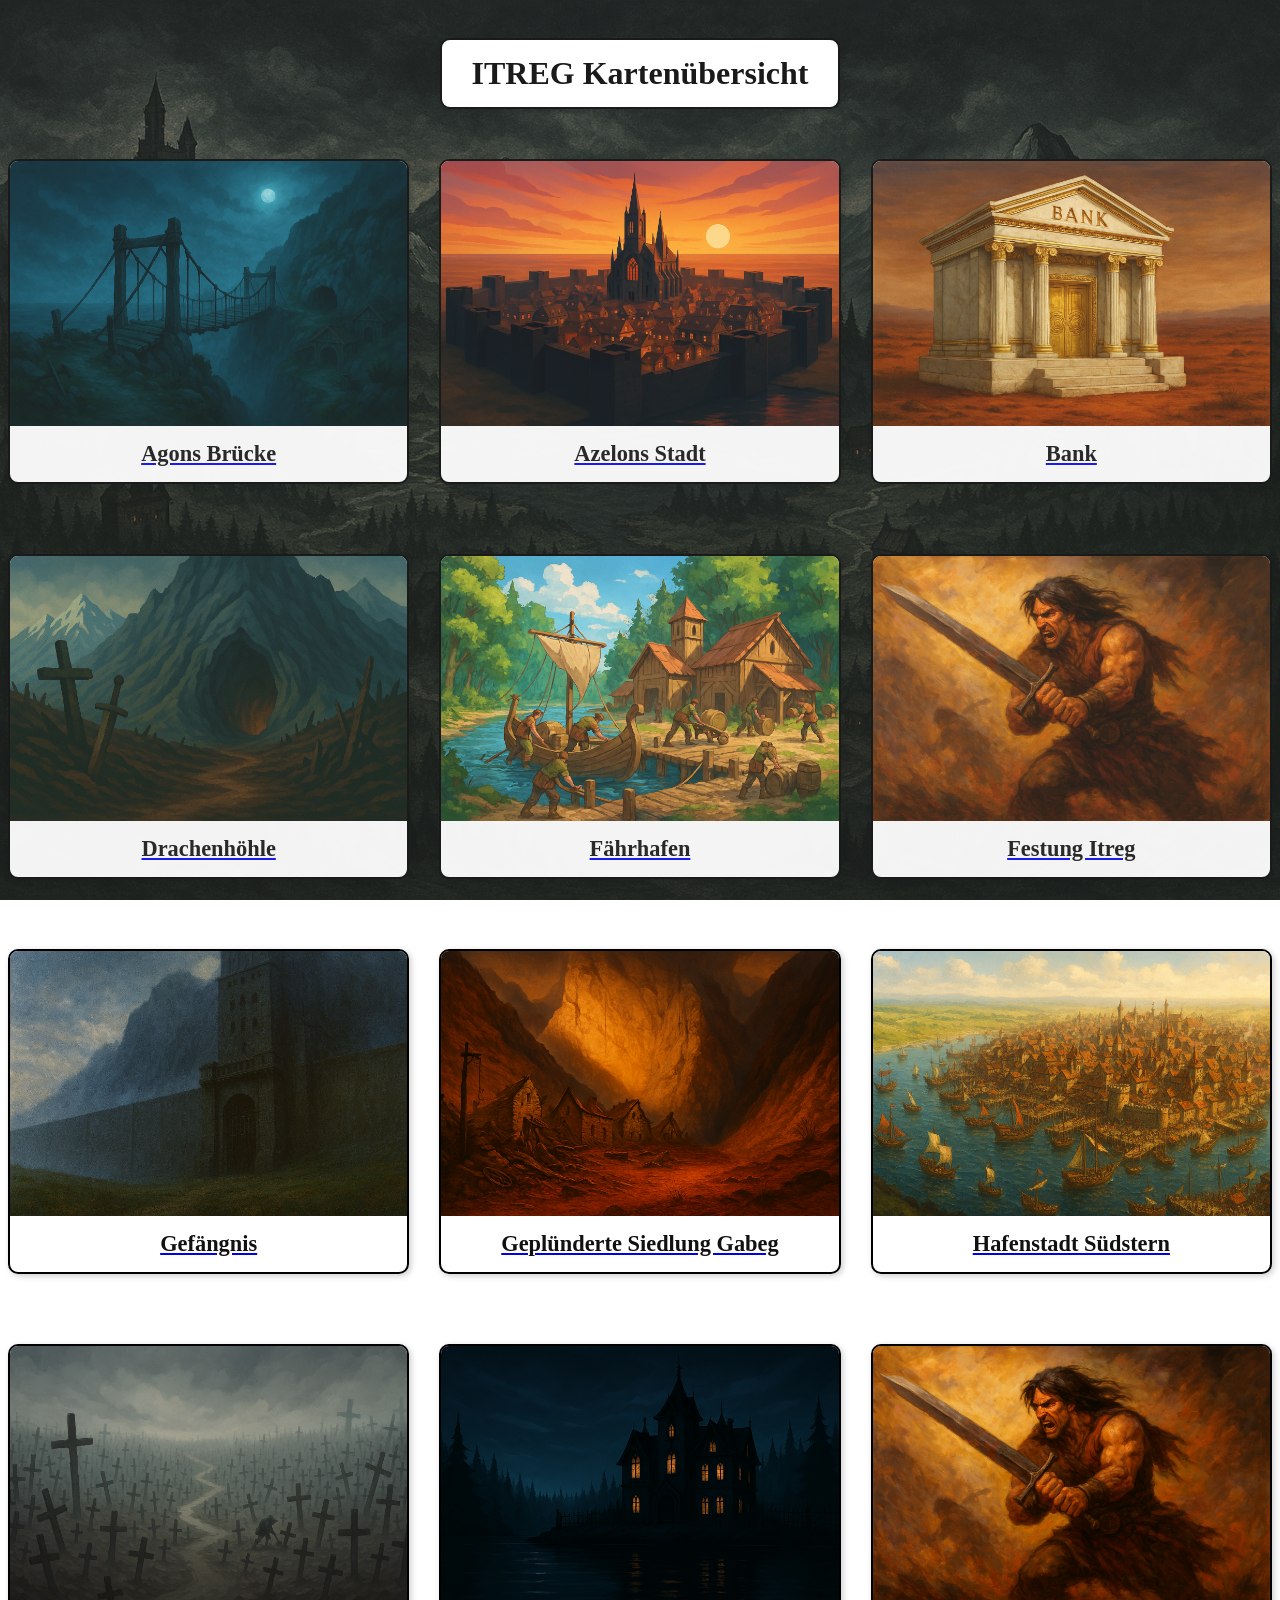
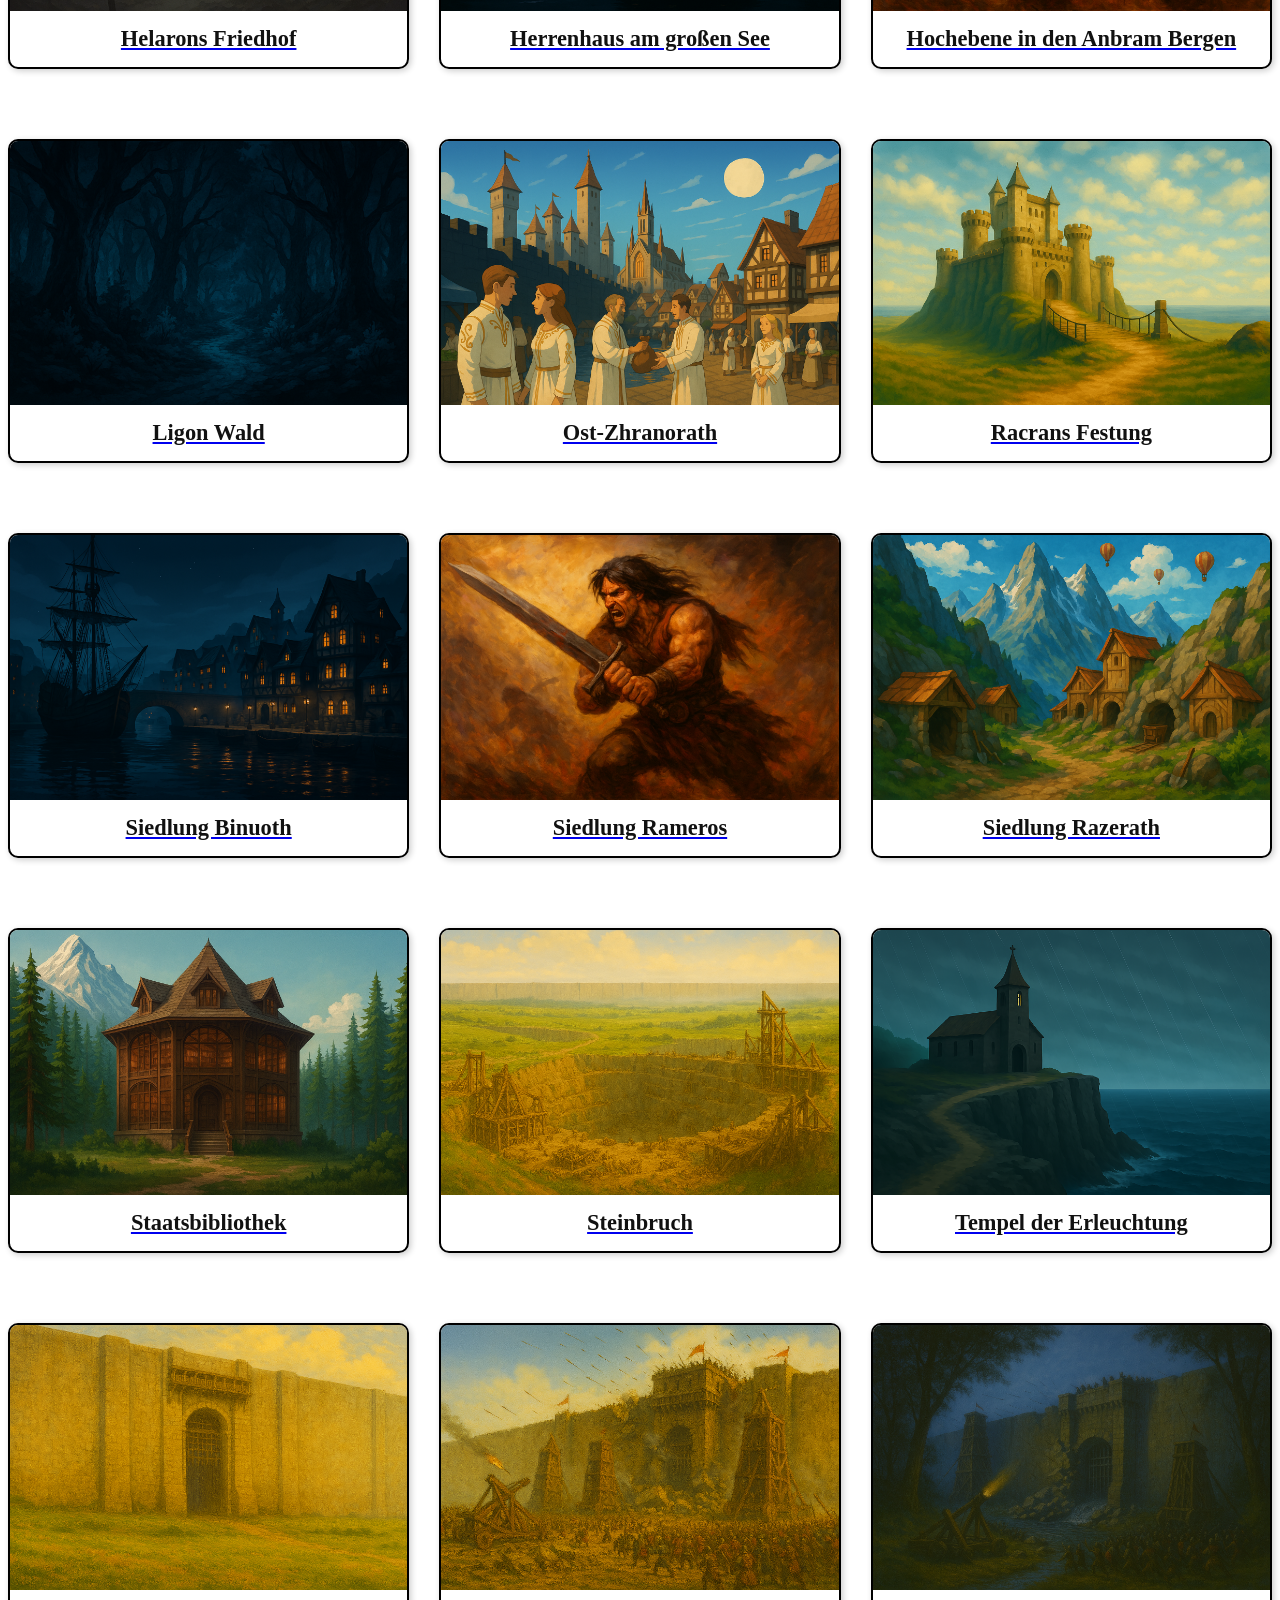
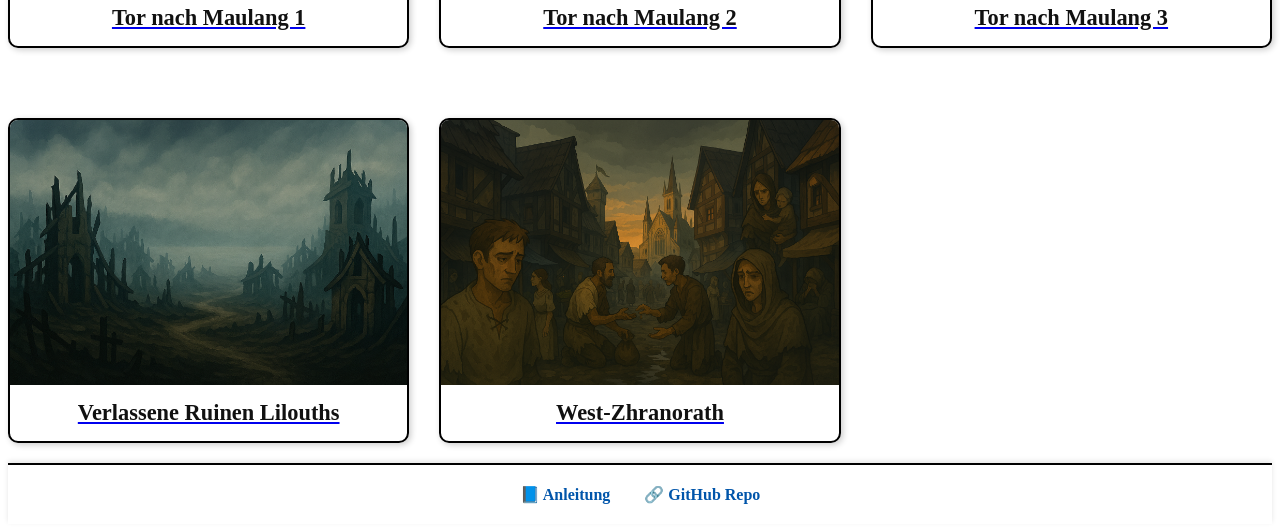
==== index.html @ 0d7086a9 "init" ====
<!DOCTYPE html>
<html>
<head>
  <title>Card Database</title>
  <link rel="stylesheet" href="css/overview.css">
  <meta charset="UTF-8">
</head>
<body>
    <div class="overlay"></div>
    <div class="headline-wrapper">
        <h1>ITREG Kartenübersicht</h1>
    </div>
    <div id="card_grid"></div>

<script>
  async function loadCards() {
    const response = await fetch("cards.json");
    const cards = await response.json();

    // Sortiere Karten alphabetisch nach Titel
    cards.sort((a, b) => a.title.localeCompare(b.title, 'de', { sensitivity: 'base' }));

    const grid = document.getElementById("card_grid");

    cards.forEach(card => {
      const cardDiv = document.createElement("div");
      cardDiv.className = "card";

      const img = document.createElement("img");
      img.src = card.overviewImage  || "images/backup.png";
      img.alt = card.title;
      img.onerror = () => {
        img.src = "images/backup.png";
      };

      const title = document.createElement("h2");
      title.innerText = card.title;

      cardDiv.appendChild(img);
      cardDiv.appendChild(title);

      const link = document.createElement("a");
      link.href = `card_view.html?id=${card.id}`;
      link.appendChild(cardDiv);

      grid.appendChild(link);
    });
  }

  loadCards();
</script>
  
  <footer class="footer-bar">
    <div class="footer-content">
      <a href="instructions/Anleitung.html">📘 Anleitung</a>
      <a href="https://github.com/ManeshLJ/WBL-ITREG" target="_blank">🔗 GitHub Repo</a>
    </div>
  </footer>
</body>
</html>
---- css/overview.css ----
body {
  background-image: url("../images/spielfeld.png"); /* dein Bildpfad */
  background-attachment: fixed;
  background-size: cover;
  background-position: center;
  background-repeat: no-repeat;
}

h1 {
  text-align: center;
  background-color: white;
  color: black;
  padding: 15px 30px;
  border: 2px solid black;
  border-radius: 10px;
  display: inline-block;
  margin: 30px auto;
  box-shadow: 2px 2px 6px rgba(0,0,0,0.2);
}

.headline-wrapper {
  text-align: center;
}

#card_grid {
  display: grid;
  grid-template-columns: repeat(3, 1fr);
  grid-gap: 30px;
}

.card {
  background-color: rgba(255, 255, 255, 0.95);
  border: 2px solid #000;
  border-radius: 10px;
  overflow: hidden;
  box-shadow: 2px 2px 6px rgba(0,0,0,0.2);
  transition: transform 0.2s ease, box-shadow 0.2s ease;
  max-width: 400px;
  margin: 20px auto;
  text-align: center;
}

.card img {
  width: 100%;
  aspect-ratio: 3 / 2; /* Querformat */
  object-fit: cover;
  display: block;
}

.card h2 {
  font-size: 1.4rem;
  margin: 15px 0;
  padding: 0 10px;
  color: #111;
}

.overlay {
  position: fixed;
  top: 0;
  left: 0;
  width: 100%;
  height: 100%;
  background: rgba(255,255,255,0.1); /* oder dunkler: rgba(0,0,0,0.2) */
  pointer-events: none;
  z-index: 0;
}

.footer-bar {
  background-color: white;
  padding: 20px 0;
  position: relative;
  bottom: 0;
  width: 100%;
  box-shadow: 0 -2px 5px rgba(0,0,0,0.1);
  border-top: 2px solid black; /* ← Das ist der schwarze Rand */
}

.footer-content {
  text-align: center;
  font-size: 1rem;
}

.footer-content a {
  margin: 0 15px;
  text-decoration: none;
  color: #0055aa;
  font-weight: bold;
}

.footer-content a:hover {
  text-decoration: underline;
}
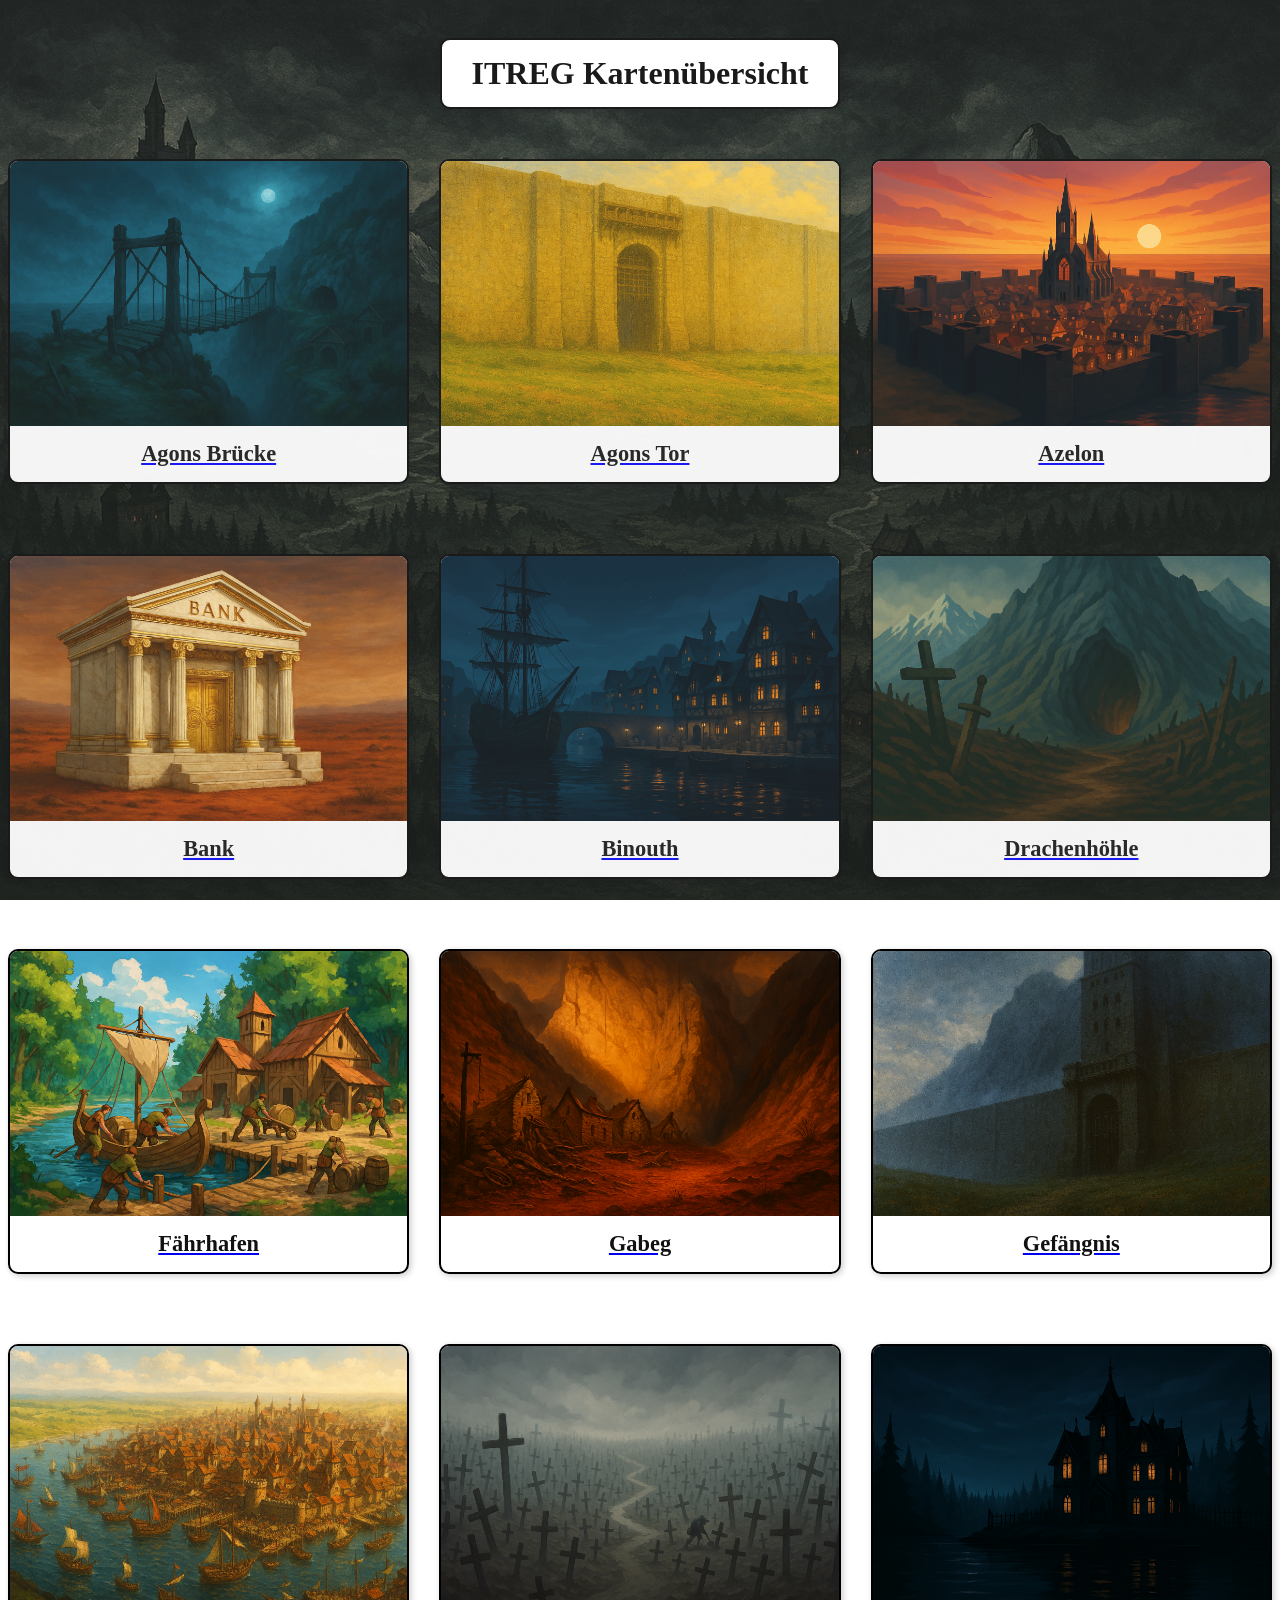
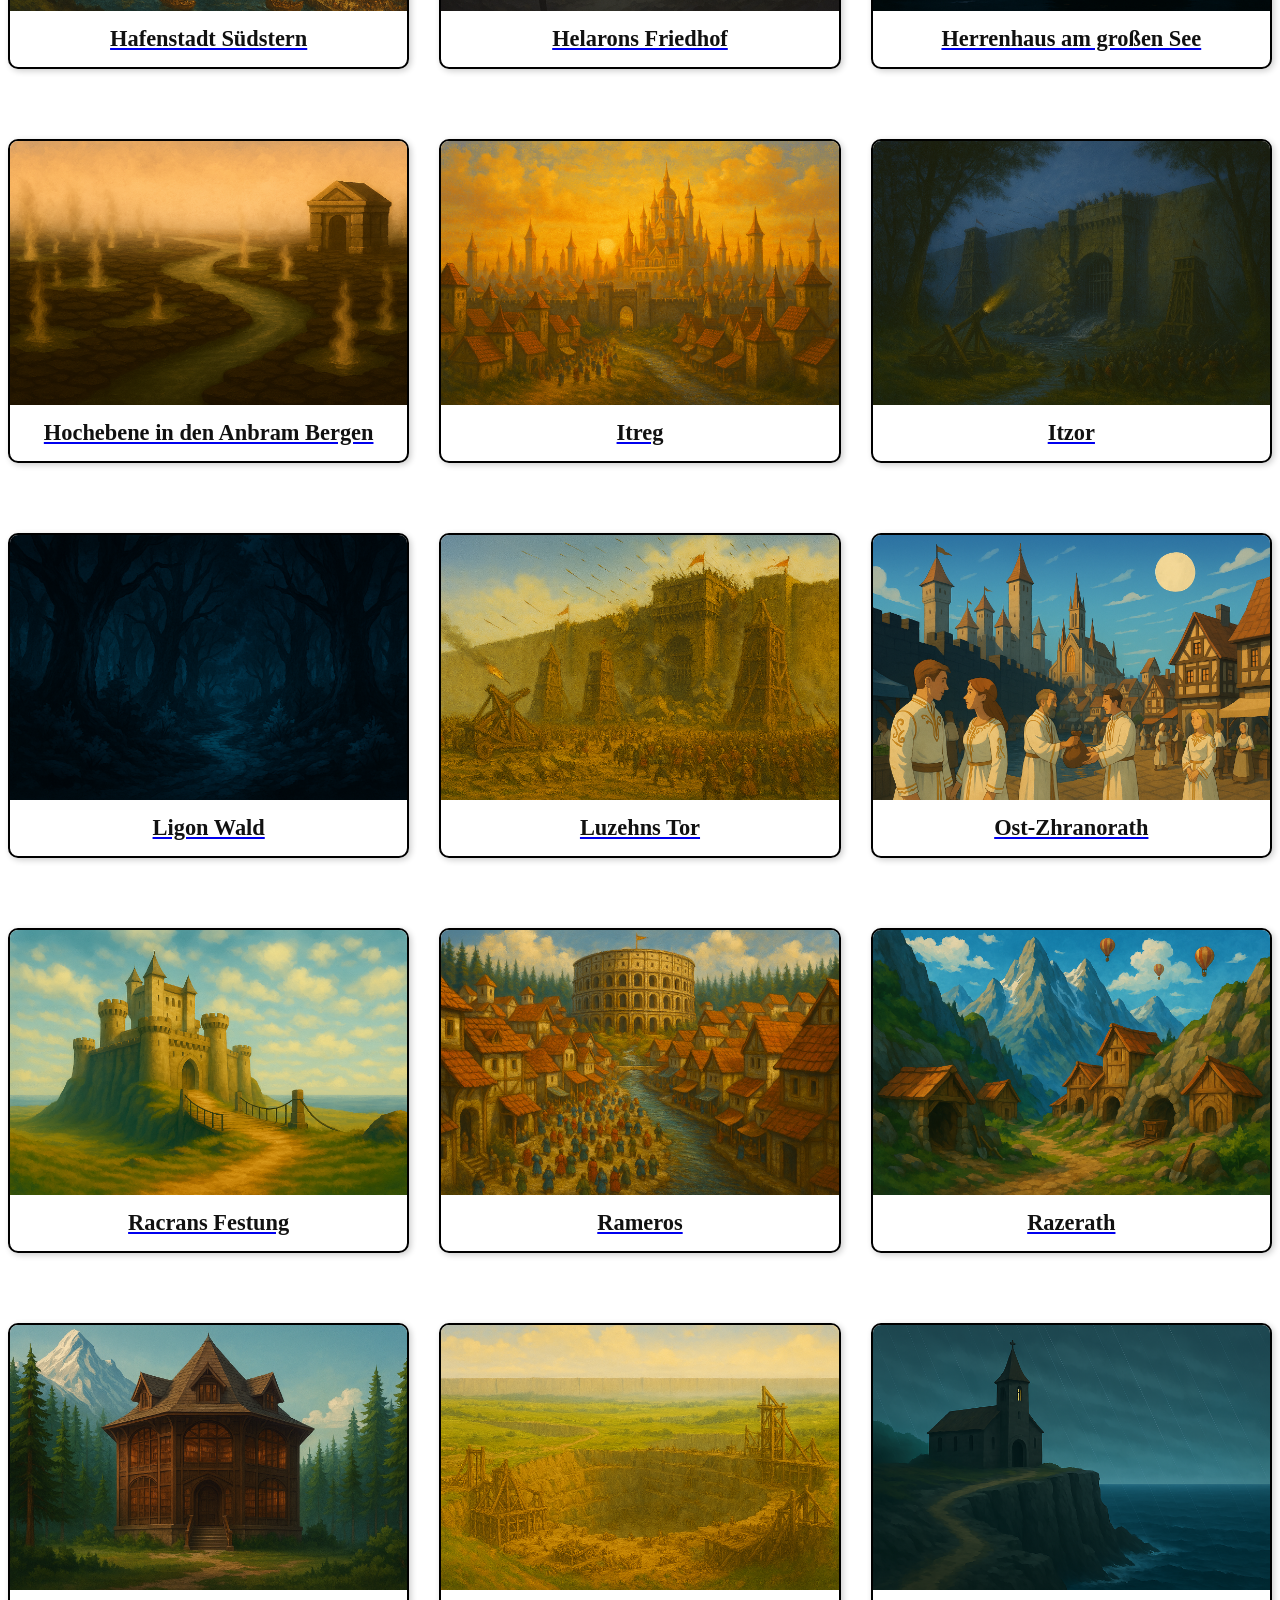
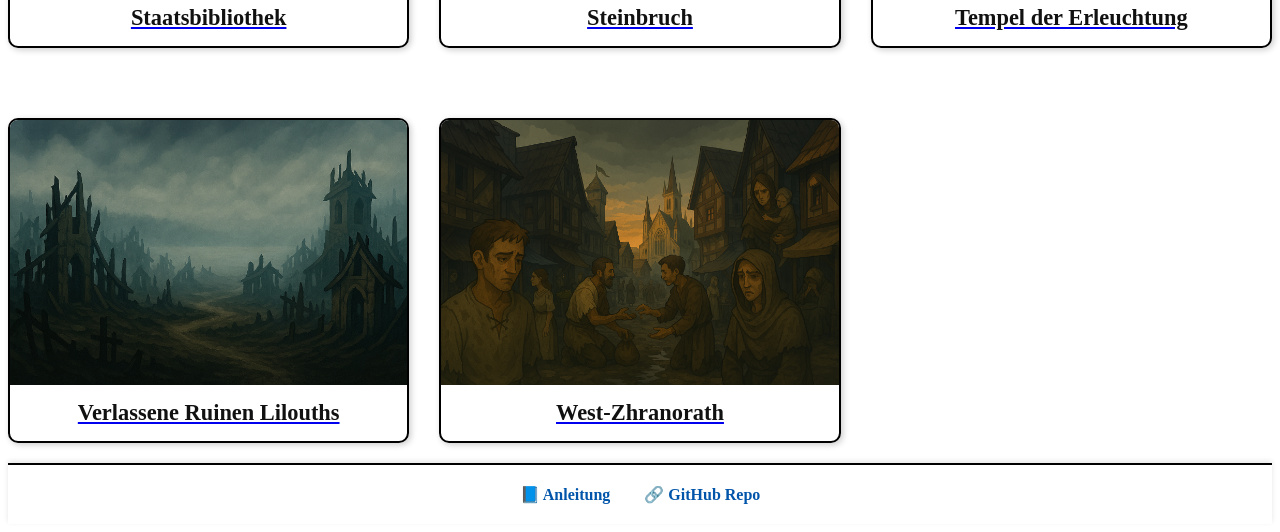
==== commit a4dc95be: "updates" ====
--- a/index.html
+++ b/index.html
@@ -53,7 +53,7 @@
   <footer class="footer-bar">
     <div class="footer-content">
       <a href="instructions/Anleitung.html">📘 Anleitung</a>
-      <a href="https://github.com/ManeshLJ/WBL-ITREG" target="_blank">🔗 GitHub Repo</a>
+      <a href="https://github.com/ManeshLJ/ITREG" target="_blank">🔗 GitHub Repo</a>
     </div>
   </footer>
 </body>
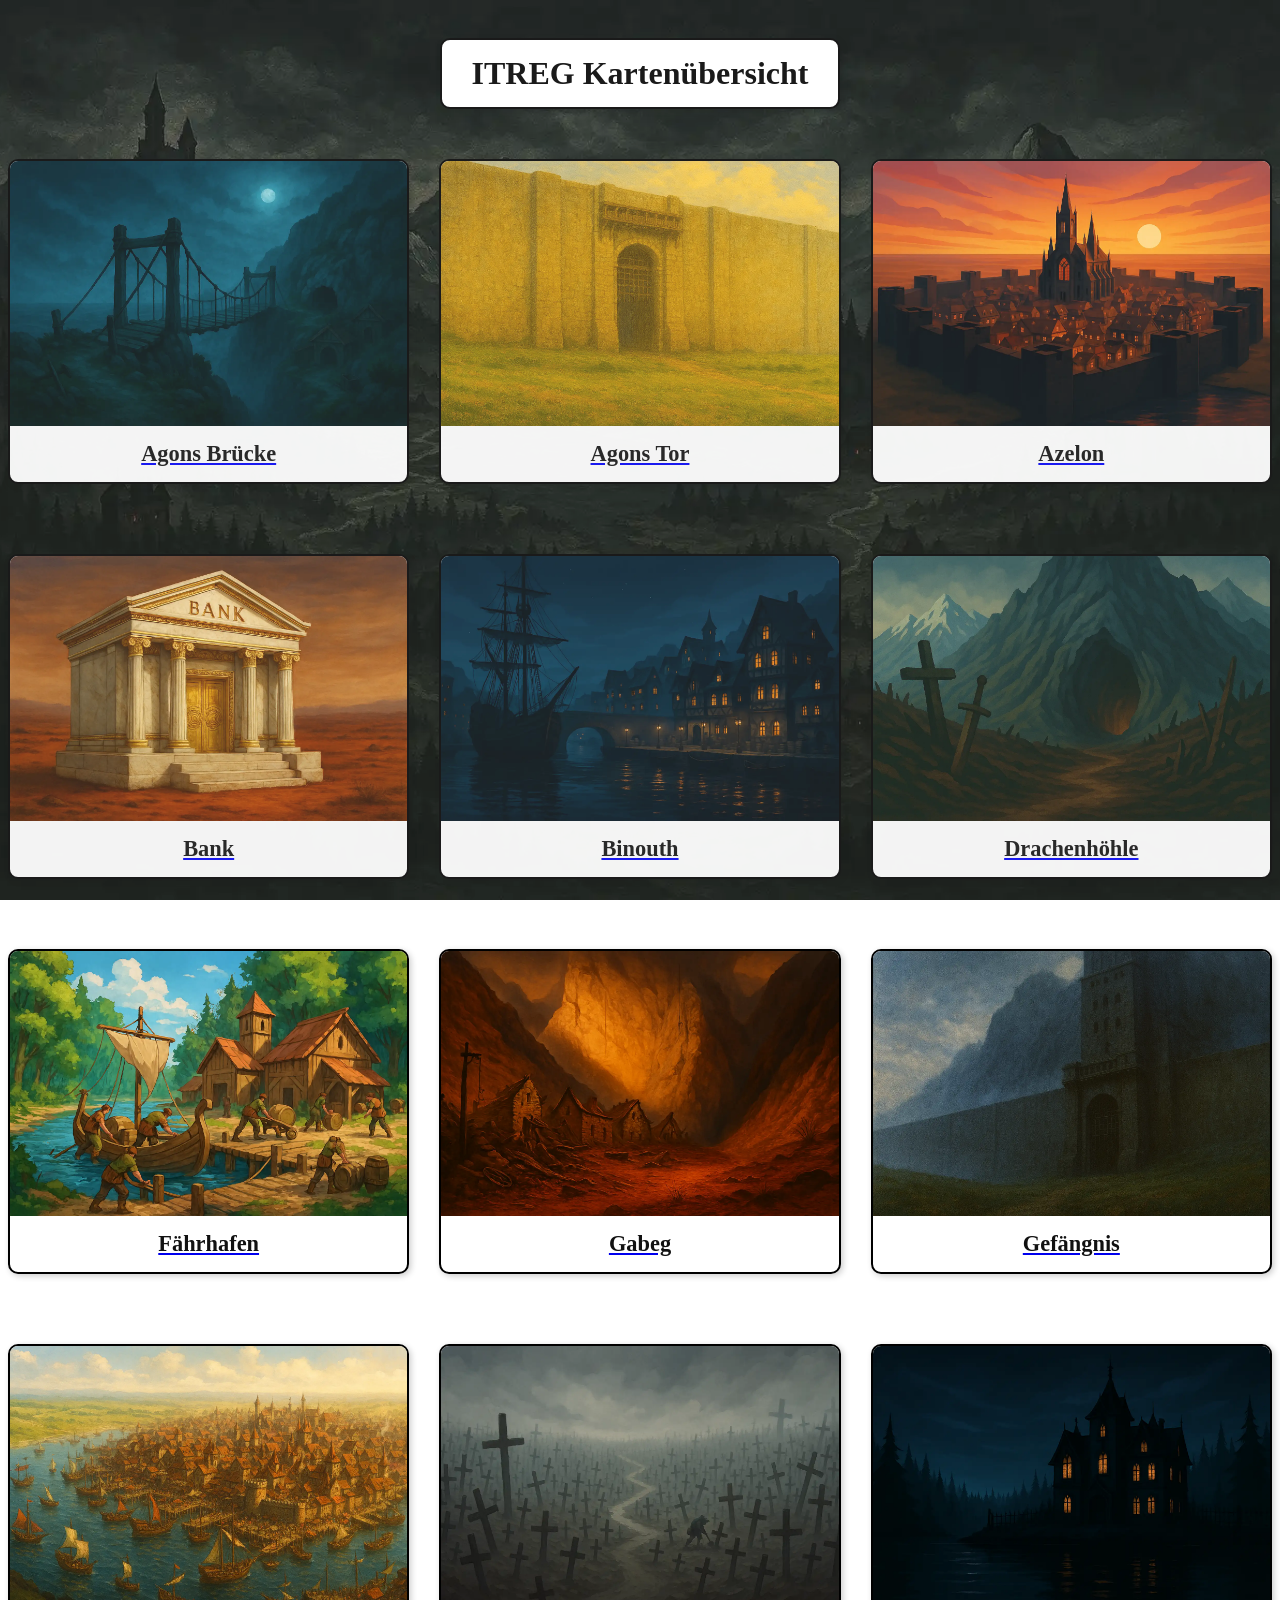
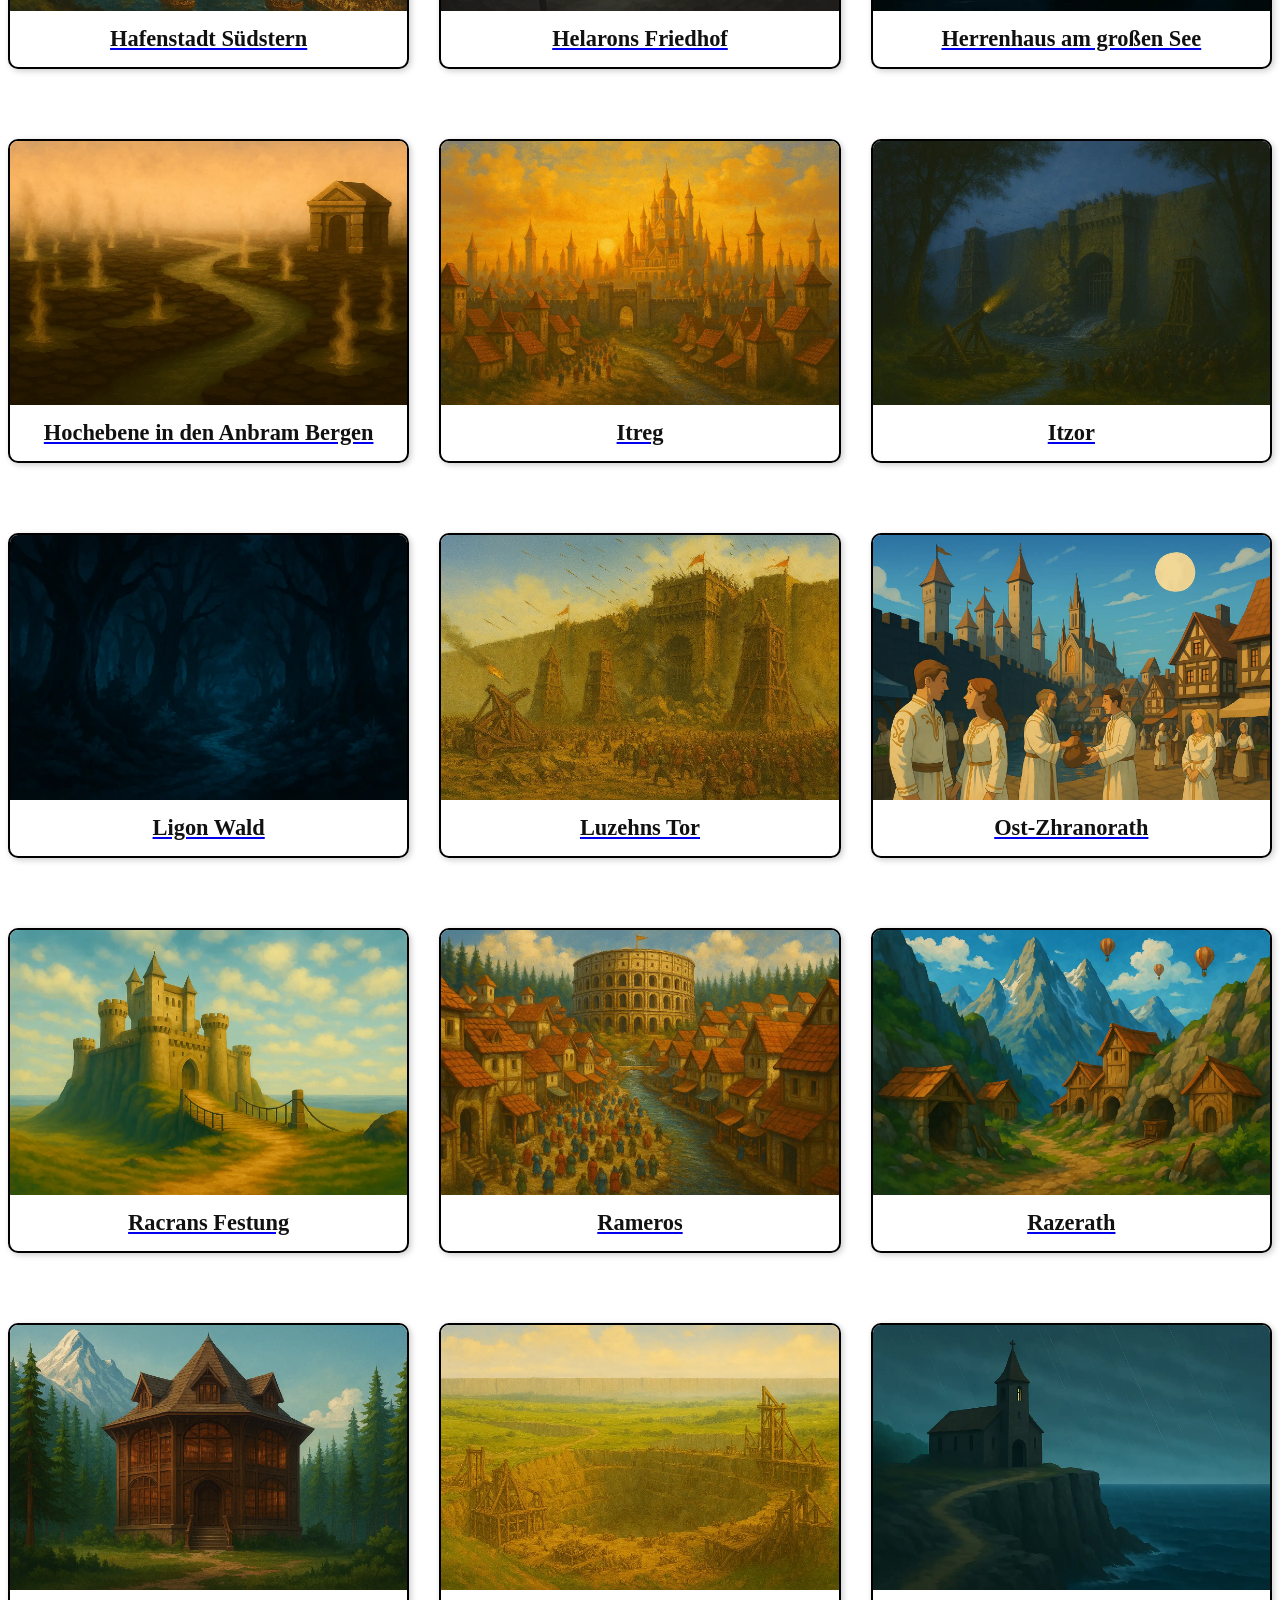
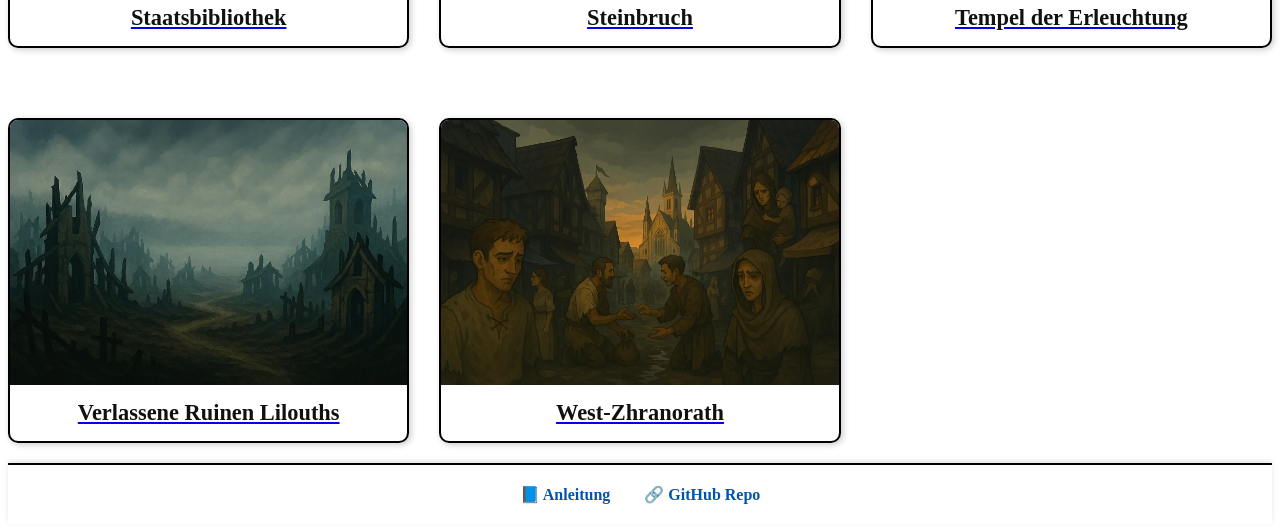
==== commit 705f843e: "image loading optimization" ====
--- a/index.html
+++ b/index.html
@@ -29,6 +29,8 @@
       const img = document.createElement("img");
       img.src = card.overviewImage  || "images/backup.png";
       img.alt = card.title;
+      img.loading = "lazy";
+      img.decoding = "async";
       img.onerror = () => {
         img.src = "images/backup.png";
       };
--- a/css/overview.css
+++ b/css/overview.css
@@ -1,5 +1,5 @@
 body {
-  background-image: url("../images/spielfeld.png"); /* dein Bildpfad */
+  background-image: url("../images/spielfeld.webp");
   background-attachment: fixed;
   background-size: cover;
   background-position: center;
@@ -42,7 +42,7 @@
 
 .card img {
   width: 100%;
-  aspect-ratio: 3 / 2; /* Querformat */
+  aspect-ratio: 3 / 2;
   object-fit: cover;
   display: block;
 }
@@ -60,7 +60,7 @@
   left: 0;
   width: 100%;
   height: 100%;
-  background: rgba(255,255,255,0.1); /* oder dunkler: rgba(0,0,0,0.2) */
+  background: rgba(255,255,255,0.1); 
   pointer-events: none;
   z-index: 0;
 }
@@ -72,7 +72,7 @@
   bottom: 0;
   width: 100%;
   box-shadow: 0 -2px 5px rgba(0,0,0,0.1);
-  border-top: 2px solid black; /* ← Das ist der schwarze Rand */
+  border-top: 2px solid black; 
 }
 
 .footer-content {
